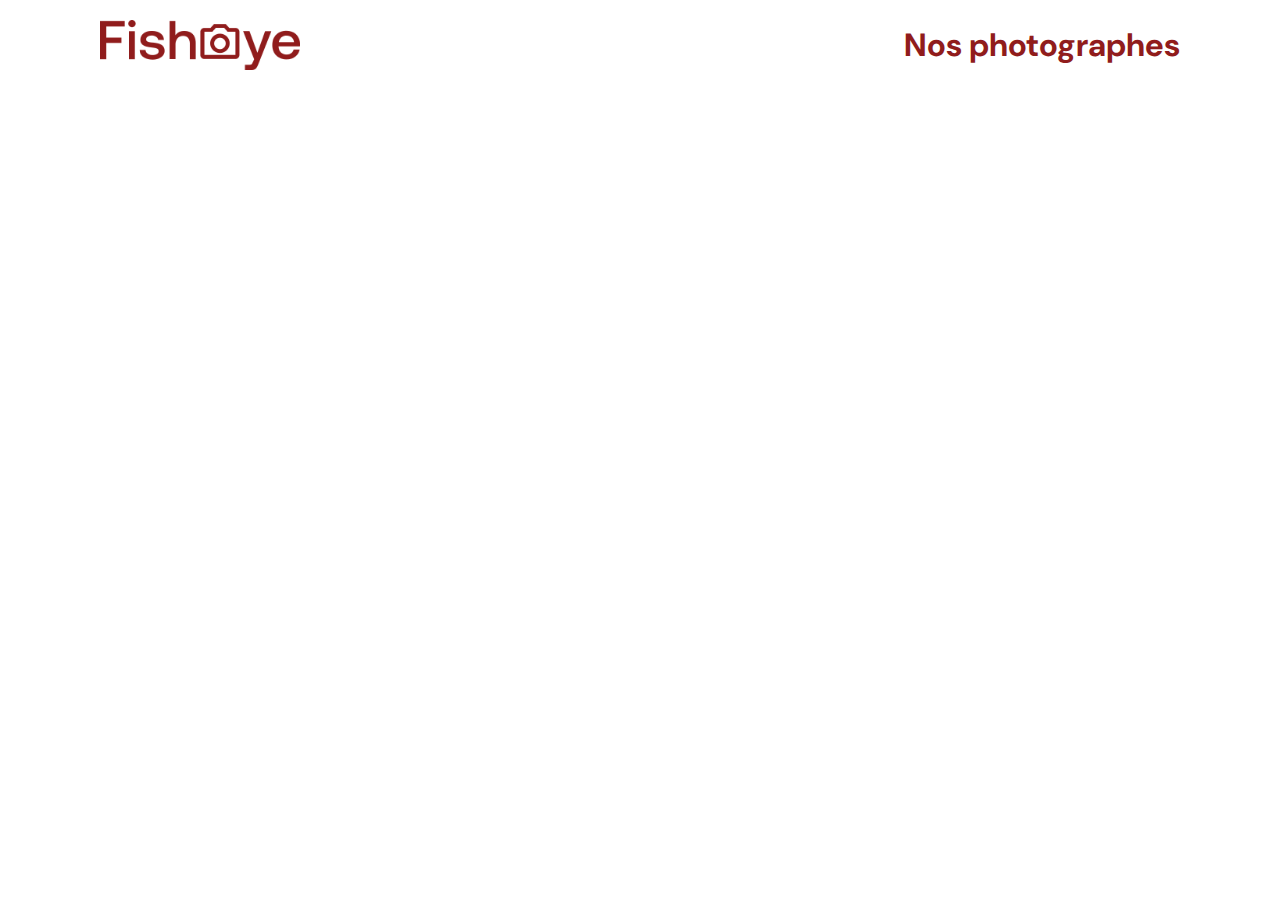
==== index.html @ 389ea7f3 "ok" ====
<!DOCTYPE html>
<html>
  <head>
    <link href="css/style.css" rel="stylesheet" type="text/css" />
    <meta charset="utf-8">
    <link rel="icon" type="image/png" href="assets/favicon.png">
    <link href="https://fonts.googleapis.com/css?family=DM+Sans&display=swap" rel="stylesheet">
    <title>Fisheye</title>
  </head>
  <body>
    <header>
        <img src="assets/images/logo.png" class="logo" />
        <h1>Nos photographes</h1>
    </header>
    <main id="main">
        <div class="photographer_section"></div>
    </main>
    <script src="scripts/factories/photographer.js"></script>
    <script src="scripts/pages/index.js"></script>
  </body>
</html>
---- css/style.css ----
@import url("photographer.css");

body {
    font-family: "DM Sans", sans-serif;
    margin: 0;
}

header {
    display: flex;
    flex-direction: row;
    justify-content: space-between;
    align-items: center;
    height: 90px;
}

h1 {
    color: #901C1C;
    margin-right: 100px;
}

.logo {
    height: 50px;
    margin-left: 100px;
}

.photographer_section {
    display: grid;
    grid-template-columns: 1fr 1fr 1fr;
    gap: 70px;
    margin-top: 100px;
}

.photographer_section article {
    justify-self: center;
    display: flex;
    justify-content: center;
    align-items: center;
    flex-direction: column;
}

.photographer_section article h2 {
    color: #D3573C;
    font-size: 36px;
}

.photographer_section article img {
    height: 200px;
    width: 200px;
}
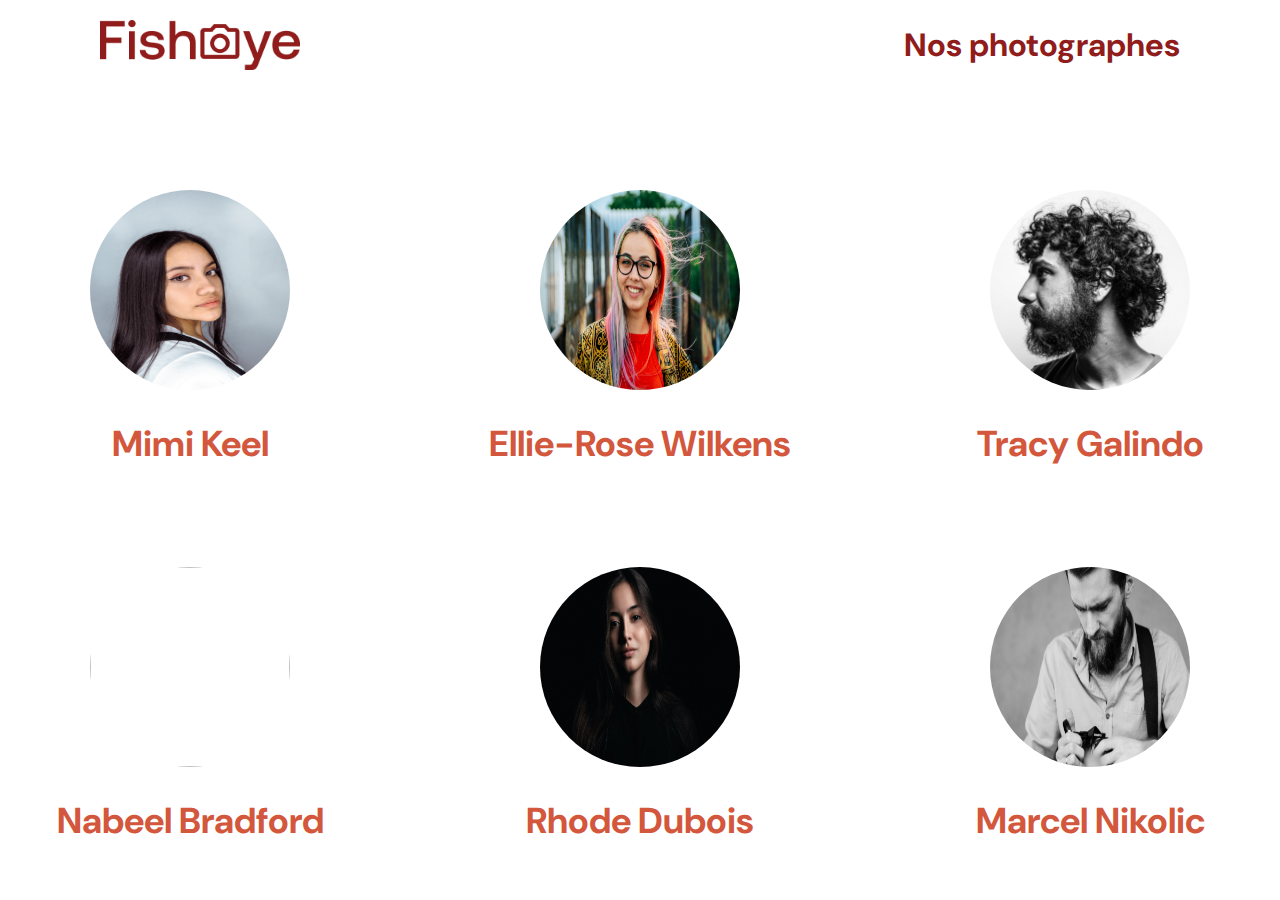
==== commit c2f03e98: "ok" ====
--- a/index.html
+++ b/index.html
@@ -1,7 +1,8 @@
 <!DOCTYPE html>
 <html>
   <head>
-    <link href="css/style.css" rel="stylesheet" type="text/css" />
+    <link href="css/style.css" rel="stylesheet" type="text/css">
+    <link rel="stylesheet" href="/css/animations.css">
     <meta charset="utf-8">
     <link rel="icon" type="image/png" href="assets/favicon.png">
     <link href="https://fonts.googleapis.com/css?family=DM+Sans&display=swap" rel="stylesheet">
--- a/css/style.css
+++ b/css/style.css
@@ -28,6 +28,7 @@
     grid-template-columns: 1fr 1fr 1fr;
     gap: 70px;
     margin-top: 100px;
+    cursor: pointer;
 }
 
 .photographer_section article {
@@ -46,4 +47,11 @@
 .photographer_section article img {
     height: 200px;
     width: 200px;
+    border-radius: 50%;
+    cursor: pointer;
+}
+
+.photographer_section article img:hover{
+    scale: 120%;
+    transition: 2s;
 }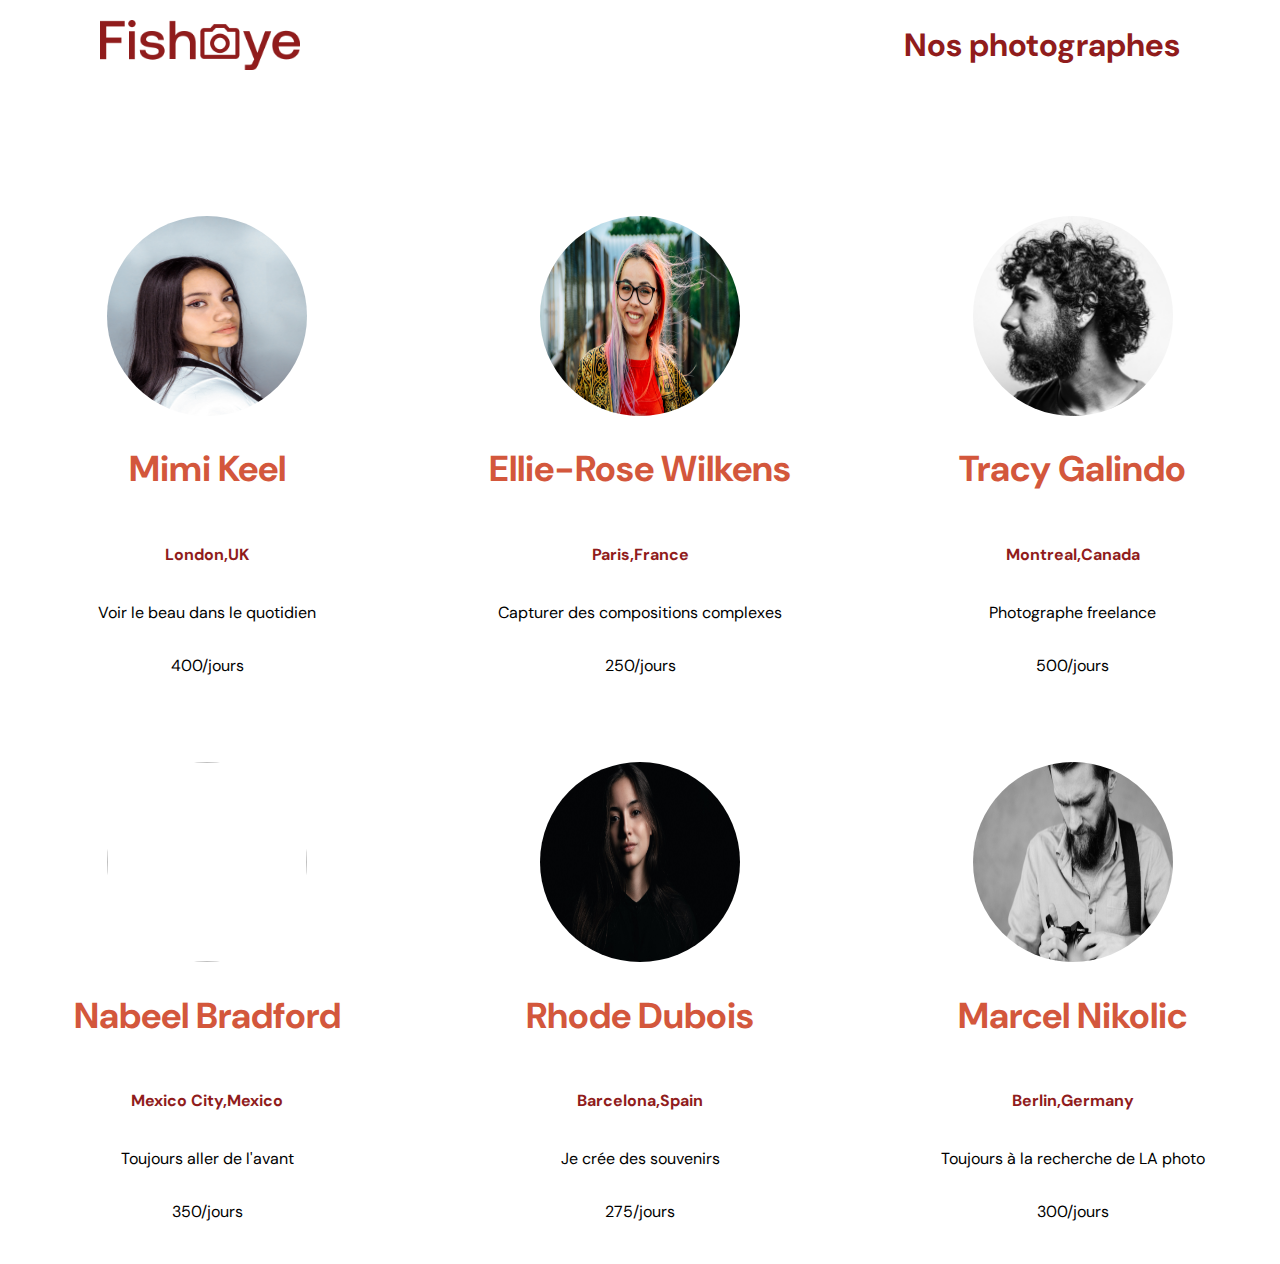
==== commit 4ce8eea7: "ok" ====
--- a/index.html
+++ b/index.html
@@ -6,6 +6,8 @@
     <meta charset="utf-8">
     <link rel="icon" type="image/png" href="assets/favicon.png">
     <link href="https://fonts.googleapis.com/css?family=DM+Sans&display=swap" rel="stylesheet">
+    <link href="https://cdn.jsdelivr.net/npm/bootstrap@5.3.0-alpha1/dist/css/bootstrap.min.css" rel="stylesheet"
+      integrity="sha384-GLhlTQ8iRABdZLl6O3oVMWSktQOp6b7In1Zl3/Jr59b6EGGoI1aFkw7cmDA6j6gD" crossorigin="anonymous">
     <title>Fisheye</title>
   </head>
   <body>
@@ -19,4 +21,8 @@
     <script src="scripts/factories/photographer.js"></script>
     <script src="scripts/pages/index.js"></script>
   </body>
+  <script src="https://cdn.jsdelivr.net/npm/@popperjs/core@2.11.6/dist/umd/popper.min.js"
+    integrity="sha384-oBqDVmMz9ATKxIep9tiCxS/Z9fNfEXiDAYTujMAeBAsjFuCZSmKbSSUnQlmh/jp3" crossorigin="anonymous"></script>
+  <script src="https://cdn.jsdelivr.net/npm/bootstrap@5.3.0-alpha1/dist/js/bootstrap.min.js"
+    integrity="sha384-mQ93GR66B00ZXjt0YO5KlohRA5SY2XofN4zfuZxLkoj1gXtW8ANNCe9d5Y3eG5eD" crossorigin="anonymous"></script>
 </html>
--- a/css/style.css
+++ b/css/style.css
@@ -49,9 +49,14 @@
     width: 200px;
     border-radius: 50%;
     cursor: pointer;
+    transition: 2s;
 }
 
 .photographer_section article img:hover{
     scale: 120%;
     transition: 2s;
+}
+
+.photographer_section article h4{
+    color: #901c1c;
 }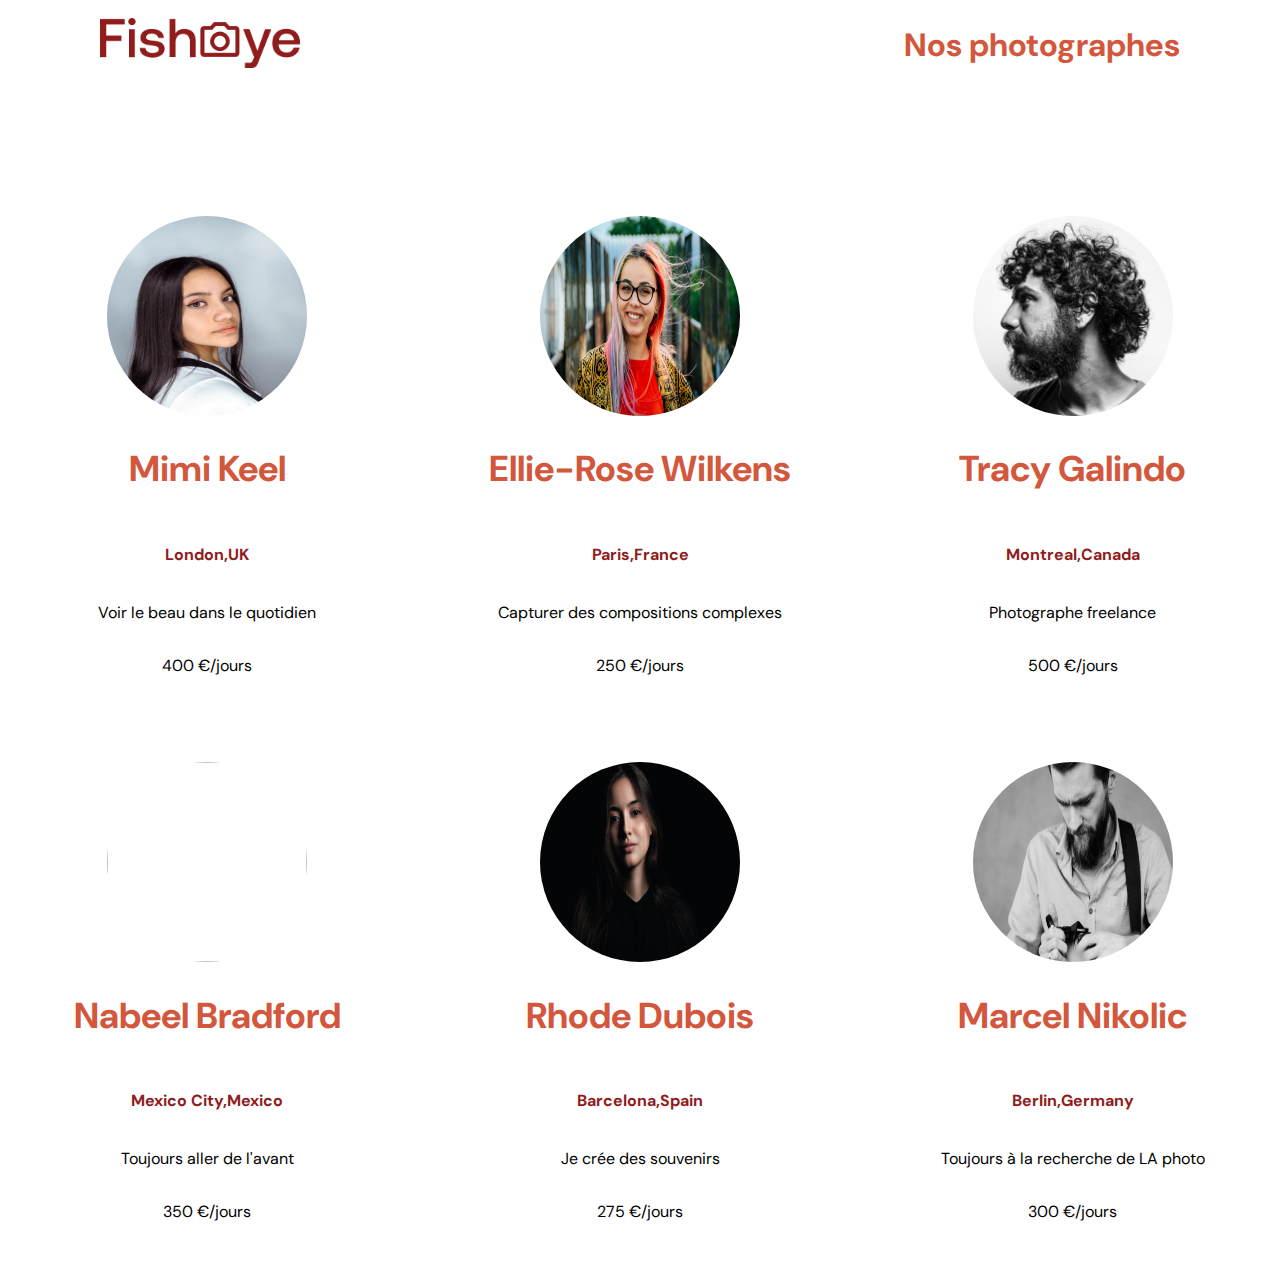
==== commit d6dedc5b: "ok" ====
--- a/index.html
+++ b/index.html
@@ -12,8 +12,10 @@
   </head>
   <body>
     <header>
-        <img src="assets/images/logo.png" class="logo" />
-        <h1>Nos photographes</h1>
+        <a href="index.html">
+          <img src="assets/images/logo.png" class="logo">
+        </a>
+        <h1 class="index_title">Nos photographes</h1>
     </header>
     <main id="main">
         <div class="photographer_section"></div>
--- a/css/style.css
+++ b/css/style.css
@@ -11,6 +11,10 @@
     justify-content: space-between;
     align-items: center;
     height: 90px;
+}
+
+.index_title{
+    color: #D3573C;
 }
 
 h1 {
